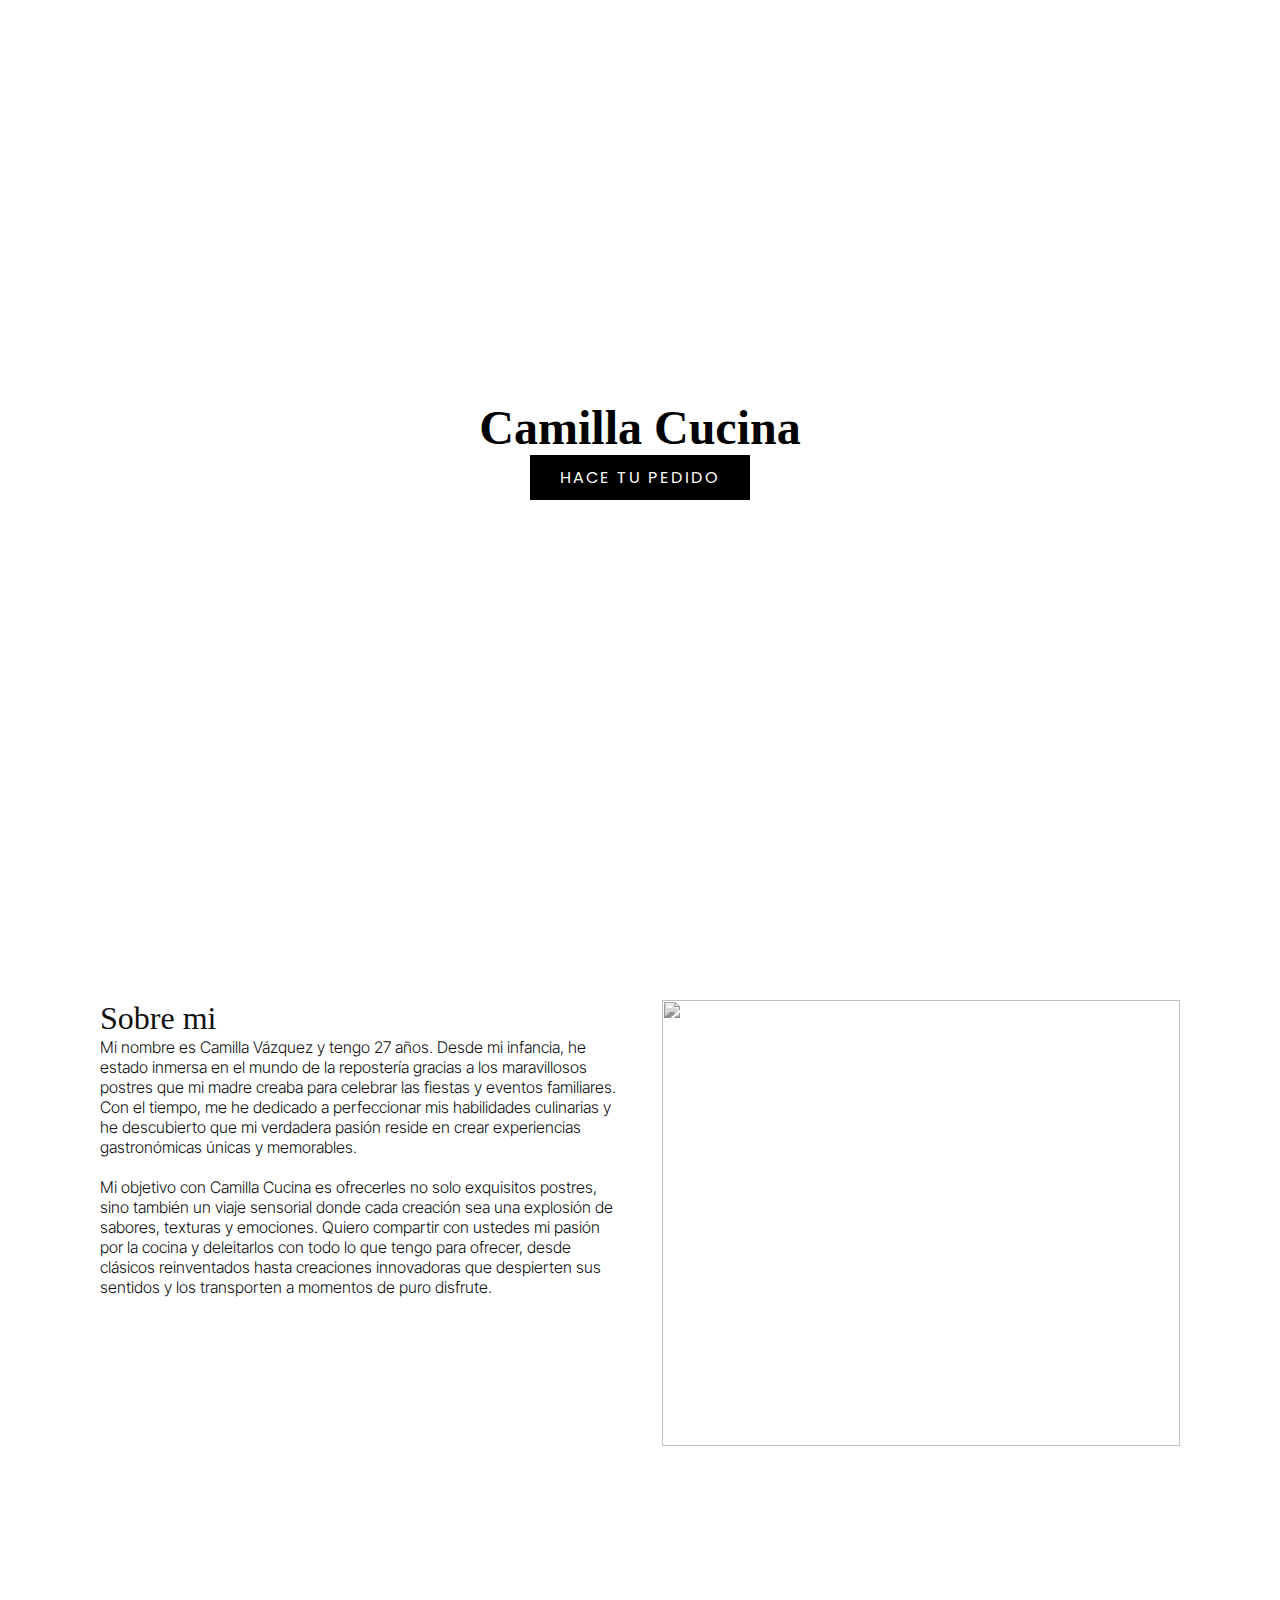
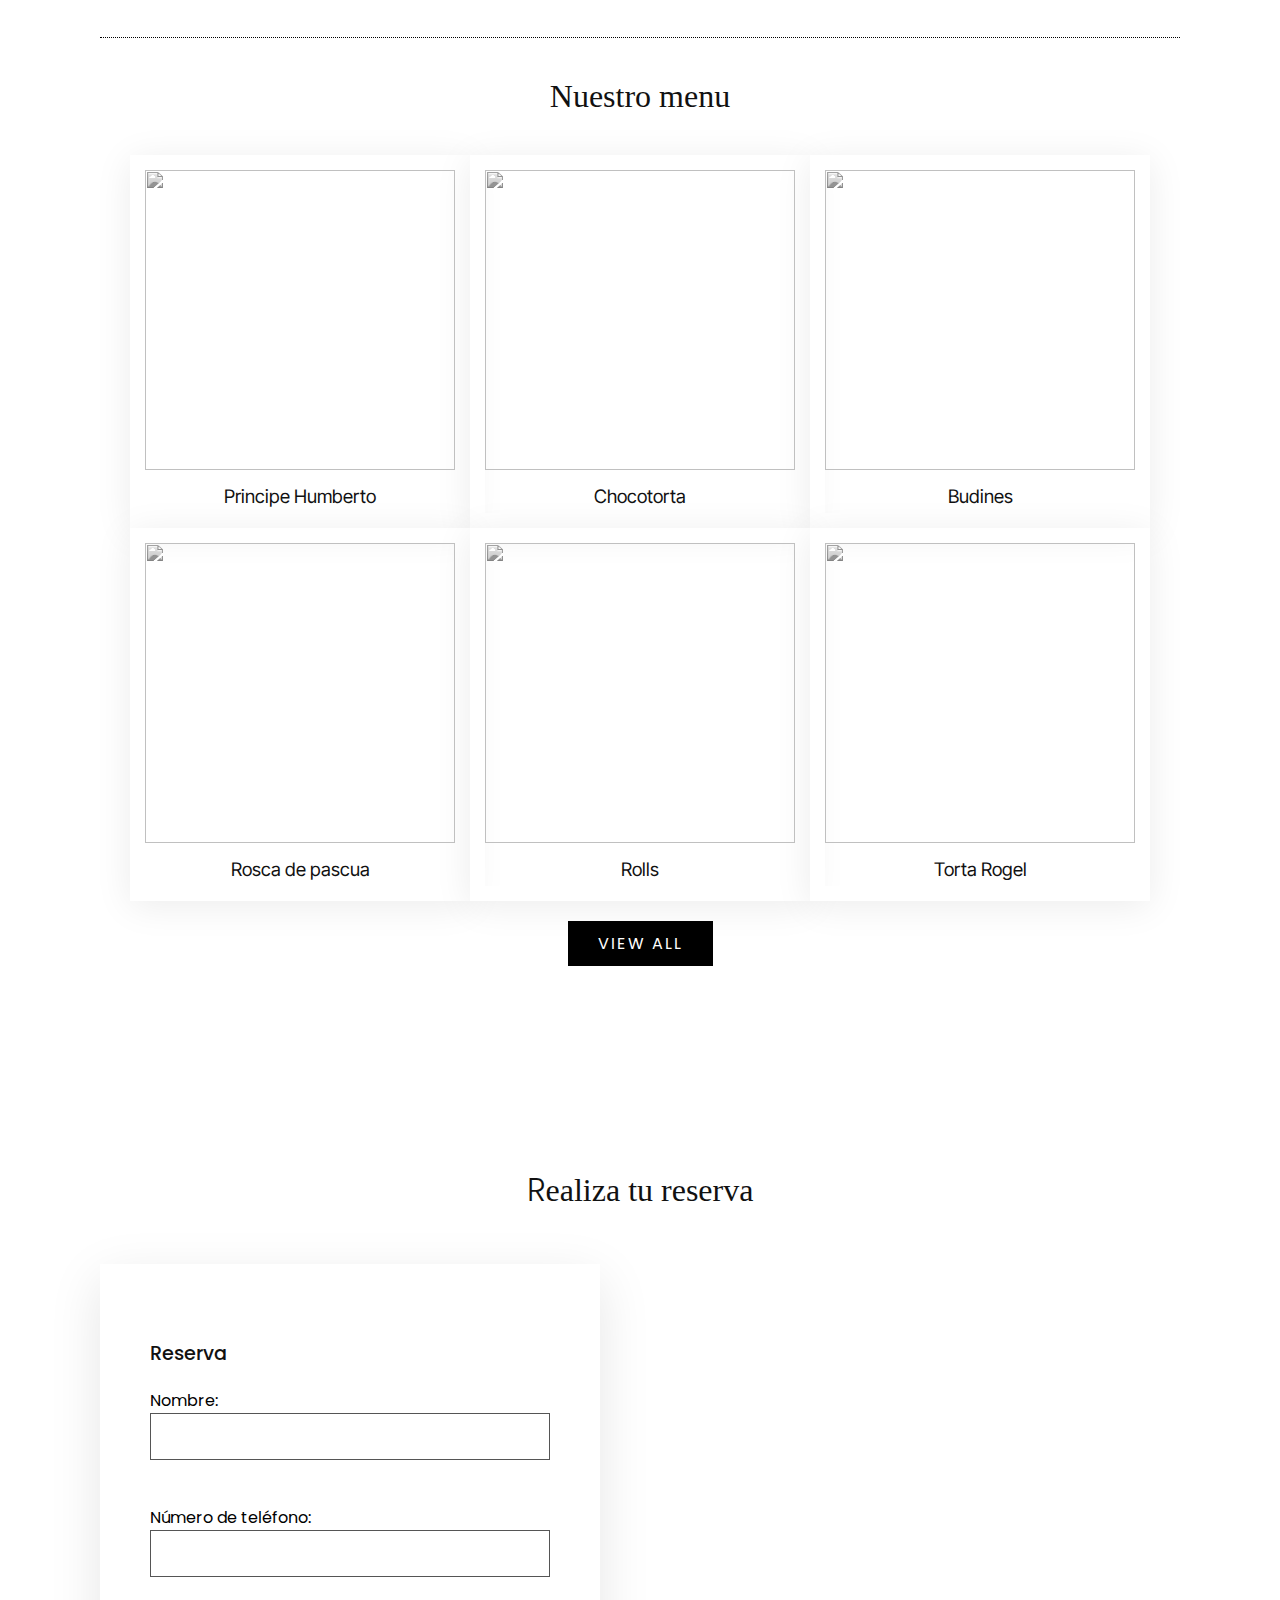
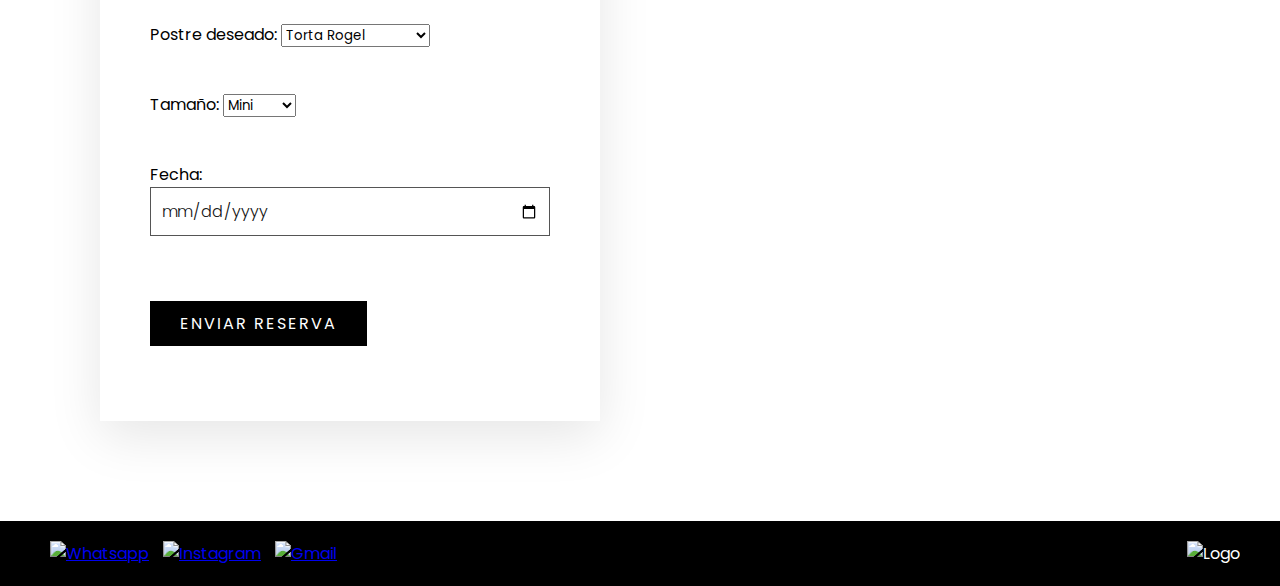
==== index.html @ a970568b "Add files via upload" ====
<!DOCTYPE html>
<html lang="en">

<head>
    <meta charset="UTF-8">
    <meta http-equiv="X-UA-Compatible" content="IE=edge">
    <meta name="viewport" content="width=device-width, initial-scale=1.0">
    <title>chef resp</title>
    <link rel="stylesheet" href="style.css">
</head>

<body>
    <header>
        <a href="#"><img class="logo" src="images/ns.png" alt=""></a>
        <div class="menutoggle" onclick="togglemenu();"></div>
        <ul class="navigation">
            <li><a href="#banner" class="href">Inicio</a></li>
            <li><a href="#about" class="href">About</a></li>
            <li><a href="#menu" class="href">Menu</a></li>
            <li><a href="#contact" class="href">Reserva</a></li>
        </ul>
    </header>
    <section class="banner" id="banner">
        <video autoplay muted loop class="video-bg">
            <source src="./images/7550986-uhd_3840_2160_30fps.mp4" type="video/mp4">
        </video>
        <div class="content">
            <h2 class="name">Camilla Cucina</h2>
            <a href="#contact" class="btn">Hace tu Pedido</a>
        </div>
    </section>

    <section class="about" id="about">
        <div class="row">
            <div class="col50">
                <h2 class="titletext">Sobre mi</h2>
                <p class="titlepar">Mi nombre es Camilla Vázquez y tengo 27 años. Desde mi infancia, he estado inmersa en el mundo de la repostería gracias a los maravillosos postres que mi madre creaba para celebrar las fiestas y eventos familiares. Con el tiempo, me he dedicado a perfeccionar mis habilidades culinarias y he descubierto que mi verdadera pasión reside en crear experiencias gastronómicas únicas y memorables.<br><br>Mi objetivo con Camilla Cucina es ofrecerles no solo exquisitos postres, sino también un viaje sensorial donde cada creación sea una explosión de sabores, texturas y emociones. Quiero compartir con ustedes mi pasión por la cocina y deleitarlos con todo lo que tengo para ofrecer, desde clásicos reinventados hasta creaciones innovadoras que despierten sus sentidos y los transporten a momentos de puro disfrute.</p>
            </div>
            <div class="col50">
                <div class="imgBx">
                    <img class="cami" src="./images/cami3.jpg">
                </div>
            </div>
        </div>
    </section>

    <section class="menu" id="menu">
        <hr>
        <div class="title">
            <h2 class="titletext">Nuestro menu</h2>
        </div>
        <div class="content">
            <div class="box">
                <div class="imgBx">
                    <img class="color-change-img" src="./images/budin.jpg">
                </div>
                <div class="text">
                    <h3>Budines</h3>
                </div>
            </div>
            <div class="box">
                <div class="imgBx">
                    <img class="color-change-img" src="./images/chocotor.jpg">
                </div>
                <div class="text">
                    <h3>Chocotorta</h3>
                </div>
            </div>
            <div class="box">
                <div class="imgBx">
                    <img class="color-change-img" src="./images/principehum.jpg">
                </div>
                <div class="text">
                    <h3>Principe Humberto</h3>
                </div>
            </div>
            <div class="box">
                <div class="imgBx">
                    <img class="color-change-img" src="./images/rogel.jpg">
                </div>
                <div class="text">
                    <h3>Torta Rogel</h3>
                </div>
            </div>
            <div class="box">
                <div class="imgBx">
                    <img class="color-change-img" src="./images/roll.jpg">
                </div>
                <div class="text">
                    <h3>Rolls</h3>
                </div>
            </div>
            <div class="box">
                <div class="imgBx">
                    <img class="color-change-img" src="./images/rosca.jpg">
                </div>
                <div class="text">
                    <h3>Rosca de pascua</h3>
                </div>
            </div>
        </div>
        <div class="title">
            <a href="productos.html" class="btn">View All</a>
        </div>
    </section>

    <section class="contact" id="contact">
        <div class="title ">
            <h2 class="titletext"><span>R</span>ealiza tu reserva</h2>
        </div>
        <div class="contactForm">
            
            <h3>Reserva</h3>
            <form
            action="https://formspree.io/f/mwkgwjkd"
            method="POST"
          >
            <div class="inputBox">
                <label for="nombre">Nombre:</label>
                <input type="text" id="nombre" name="nombre" required><br><br>           
             </div>
            <div class="inputBox">
                <label for="telefono">Número de teléfono:</label>
                <input type="tel" id="telefono" name="telefono" required><br><br>
                        </div>
            <div class="inputBox">
                <label for="postre">Postre deseado:</label>
                <select class="select" id="postre" name="postre" required>
                    <option value="tarta">Torta Rogel</option>
                    <option value="helado">Torta Diamanta</option>
                    <option value="flan">Carrot Cake</option>
                    <option value="flan">CheeseCake Oreo</option>
                    <option value="flan">Choco Torta</option>
                    <option value="flan">Brownie</option>
                    <option value="flan">Budines</option>
                    <option value="flan">Rolls</option>
                    <option value="flan">Chaja</option>
                    <option value="flan">Reina Africana</option>
                    <option value="flan">Principe Humberto</option>
                    <option value="flan">Otro</option>


                             
            </select><br><br>
                                </div>
                                <div class="inputBox">
                                    <label for="postre">Tamaño:</label>
                                    <select class="select" id="postre" name="postre" required>
                                        <option value="tarta">Mini</option>
                                        <option value="helado">Grande</option>
                                                 
                                </select><br><br>
                                                    </div>
            <div class="inputBox">
                <label for="fecha">Fecha:</label>
                <input type="date" id="fecha" name="fecha" required><br><br>
                        </div>
                        <a href="#" class="btn">Enviar Reserva</a>             </div>
    </form>






    </section>

    <footer>
        <div class="container">
            <div class="footer-contact">
        
                <div class="social-links">
                    <a href="https://wa.me/+59899425117" target="_blank"><img class="insta" src="images/what.png" alt="Whatsapp"></a>
                    <a href="https://www.instagram.com/camillacucinaa" target="_blank"><img class="insta" src="images/Instagram.png" alt="Instagram"></a>
                    <a href="mailto:camillacucinauy@gmail.com" target="_blank"><img class="insta" src="images/gmail.png" alt="Gmail"></a>
                </div>
            </div>
            <div class="footer-logo">
                <img class="logo" src="images/white.png" alt="Logo">
            </div>
        </div>
    </footer>


    <script type="text/javascript">
        window.addEventListener('scroll', function () {
            const header = document.querySelector('header');
            header.classList.toggle("sticky", window.scrollY > 0);
        });

        function togglemenu(){
        const menutoggle = document.querySelector('.menutoggle');
        const navigation = document.querySelector('.navigation');
        menutoggle.classList.toggle('active');
        navigation.classList.toggle('active');
    }

    </script>

    

</body>

</html>
---- style.css ----
@import url('https://fonts.googleapis.com/css?family=poppins:200,300,400,500,600,700,800,900&display=swap'); 
@import url('https://fonts.googleapis.com/css2?family=Cedarville+Cursive&family=Dancing+Script:wght@400..700&family=EB+Garamond:ital,wght@0,400..800;1,400..800&family=Homemade+Apple&family=Inter+Tight:ital,wght@0,259;1,259&family=Oooh+Baby&display=swap');


*{
    margin: 0;
    padding: 0;
    box-sizing: border-box;
    font-family: 'poppins',sans-serif;
    scroll-behavior: smooth;
}
p{
    font-weight: 300;
    color:#111;
}
.banner {
    position: relative;
    width: 100%;
    min-height: 100vh;
    display: flex;
    justify-content: center;
    align-items: center;
    overflow: hidden; /* Evita que el video se desborde */
}

.video-bg {
    position: absolute;
    top: 0;
    left: 0;
    width: 100%;
    height: 100%;
    object-fit:cover;
    z-index: -1; /* Coloca el video detrás del contenido */
}

.content {
    position: relative; /* Ajusta el contenido sobre el video */
    z-index: 1; /* Coloca el contenido sobre el video */
}


.banner .content{
    max-width: 900px;
    text-align: center;
}
.banner .content h2{
    font-size: 3em;
    color:#000000;
    margin-bottom: -20px;
}
.banner .content p{
    font-size: 1em;
    color: #fff;
}
.btn{
    font-size: 1em;
    color: #fff;
    background: #000000;
    display: inline-block;
    padding: 10px 30px;
    margin-top: 20px;
    text-transform: uppercase;
    text-decoration: none;
    letter-spacing: 2px;
    transition: 0.5s;
}

.btn:hover{
    letter-spacing: 6px;
}

.title{
    font-family:'Times New Roman', Times, serif;
}

.name{
    font-family: "Homemade Apple", cursive;
}

header{
    position: fixed;
    top: 0;
    left: 0;
    width: 100%;
    padding: 40px 100px;
    z-index: 10000;
    display: flex;
    justify-content: space-between;
    align-items: center;
    transform: 0.5s;
}
header.sticky{
    background: #fff;
    padding: 10px 100px;
    box-shadow: 0 5px 20px rgba(0,0,0,0.5);
}
header .logo{
    color: #fff;
    font-weight: 700;
    font-size: 2em;
    text-decoration: none;
    width: 70px;
}

header.sticky .logo{
    color:#111;
}
header .logo span{
    color: #ff0157;
    
}
header .navigation{
    position: relative;
    display: flex;

}
header .navigation li{
    list-style: none;
    margin-left: 30px;

}
header .navigation li a{
    text-decoration: none;
    color: #fff;
    font-weight: 300;

}
header.sticky .navigation li a{
    color:#111;
}
header .navigation li a:hover{
    color:#949494;
}

section{
    padding: 100px;
}

.cami{
    -webkit-filter: grayscale(1); /* Webkit */
    filter: gray; /* IE6-9 */
    filter: grayscale(1); /* W3C */
}
.row{
    position: relative;
    width: 100%;
    display:flex;
    justify-content: space-between;
}
.row .col50{
    position: relative;
    width: 48%;
}
.titletext{
    color:#111;
    font-size: 2em;
    font-weight: 300;
    font-family: "Homemade Apple", cursive;
}

.titlepar{
    font-family: "Inter Tight";
}

.row .col50 .imgBx{
    position: relative;
    width: 100%;
    height: 150%;

}
.row .col50 .imgBx img{
    position: absolute;
    top: 0;
    left: 0;
    width: 100%;
    height: 100%;
    object-fit: cover;

}
.title{
    width: 100%;
    display: flex;
    justify-content: center;
    align-items: center;
    flex-direction: column;
}

.menu{
    margin-top: 140px;
}
.menu .content{
    display: flex;
    justify-content: center;
    flex-direction: row-reverse;
    flex-wrap:wrap;
    margin-top: 40px;
}

.color-change-img {
    filter: grayscale(100%); /* Blanco y negro */
    transition: filter 0.8s ease; /* Transición suave */
}

.color-change-img:hover {
    filter: grayscale(0%); /* Color al pasar el cursor */
}

.menu .content .box{
    width: 340px;
    margin:0px;
    border: 15px solid #fff;
    box-shadow: 0 5px 35px rgba(0,0,0,0.08);
}
.menu .content .box .imgBx{
position: relative;
    width: 100%;
    height: 300px;
}
.menu .content .box .imgBx img{
    position: absolute;
    top: 0;
    left: 0;
    width: 100%;
    height: 100%;
    object-fit:cover;
}
.menu .content .box .text{
    padding: 15px 0 5px;
}

hr {
    margin-bottom: 40px;
    border: none;
    border-top: 1px dotted rgb(0, 0, 0); /* Aplica un borde superior punteado de 2px de grosor en color negro */
  }

.menu .content .box .text h3{
    font-weight: 400;
    text-align: center;
    font-family: 'inter Tight';
    color: #111;
}
.expert .content{
    display: flex;
    justify-content: center;
    flex-wrap: wrap;
    flex-direction: row;
    margin-top: 40px;
}
.expert .content .box{
    width: 250px;
    margin:15px;
}
.expert .content .box .imgBx{
    position: relative;
    width: 100%;
    height: 300px;
}
.expert .content .box .imgBx img{
    position: absolute;
    top: 0;
    left: 0;
    width: 100%;
    height: 100%;
    object-fit:cover;
}
.expert .content .box .text{
    padding: 15px 0 5px;
}
.expert .content .box .text h3{
    font-weight: 400;
    color: #111;
}
.testimonials{
    background:url(./images/bg2.jpg);
    background-size: cover;
}
.white .titletext,
.white p{
    color: #fff;
}

.testimonials .content{
    display: flex;
    justify-content: center;
    flex-wrap: wrap;
    flex-direction: row;
    margin-top: 40px;
}
.testimonials .content .box{
    width: 340px;
    margin: 20px;
    padding: 40px;
    background: #fff;
    display: flex;
    justify-content: center;
    align-items: center;
    flex-direction: column;
}
.testimonials .content .box .imgBx{
    position: relative;
    width: 80px;
    height: 80px;
    margin-bottom: 20px;
    border-radius: 50%;
    overflow: hidden;

}
.testimonials .content .box .imgBx img{
    position: absolute;
    top: 0;
    left: 0;
    width: 100%;
    height: 100%;
    object-fit:cover;
}
.testimonials .content .box .text{
    text-align: center;

}
.testimonials .content .box .text p{
    color: #666;
    font-style: italic;

}
.testimonials .content .box .text h3{
    margin-top: 20px;
    color: #111;
    font-size: 1em;
    color: #ff0157;
    font-weight: 600;
}
.contact{
    background: url(./images/torta2.png);
    background-size:auto;
    background-position: right;
    background-repeat: no-repeat;
}
.contactForm{
    padding: 75px 50px;
    background: #fff;
    box-shadow: 0 15px 50px rgba(0,0,0,0.1);
    margin-top: 50px;
    max-width: 500px;
}
.contactForm h3{
    color: #111;
    font-size: 1.2em;
    margin-bottom: 20px;
    font-weight: 500;
}
.contactForm .inputBox{
    position: relative;
    width: 100%;
    margin-bottom: 20px;
}
.contactForm .inputBox input,
.contactForm .inputBox textarea{
    width: 100%;
    border: 1px solid #555;
    padding: 10px;
    color: #111;
    outline: none;
    font-size: 16px;
    font-weight: 300;
    resize: none;
}
.contactForm .inputBox input[type="submit"]{
    font-size: 1em;
    color: #fff;
    background:#ff0157;
    display: inline-block;
    text-transform: uppercase;
    text-decoration: none;
    letter-spacing: 2px;
    transition: 0.5s;
    max-width: 100px;
    font-weight: 500;
    border: none;
    cursor: pointer;
}
.copyright{
    padding: 8px 40px;
    border-top: 1px solid rgba(0,0,0,0.1);
    text-align: center;
}
.copyright p{
    color: #333;
}

@media(max-width:991px){
    header,
    header.sticky{
        padding: 10px 20px;
    }
    header .navigation{
        display: none;
    }
    header .navigation.active{
        width: 100%;
        height: calc(100% - 60px);
        position: fixed;
        top: 60px;
        left: 0;
        display: flex;
        justify-content: center;
        align-items: center;
        flex-direction: column;
        background: #fff;
        
    }

    header .navigation li{
        margin-left: 0;
    }
    header .navigation li a{
        
        color: #111;
        font-size: 2.6em;
        font-family: 'inter Tight';
        /* font-weight: 300; */
    }

    .menutoggle{
        position: relative;
        width: 40px;
        height: 40px;
        background: url(./images/menu.png);
        background-size: 30px;
        background-color: #111;
        background-repeat: no-repeat;
        background-position: center;
        cursor: pointer;
    }
    .menutoggle.active{
        background: url(./images/close.png);
        background-size: 25px;
        background-repeat: no-repeat;
        background-position: center;
    }
    header.sticky .menutoggle{
        filter: invert(1);
    }
    section{
        padding: 20px;
    }
    .banner .content h2{
        font-size: 3em;
        color: #fff;
    }
    .row{
        flex-direction: column;
    }
    .row .col50{
        position: relative;
        width: 100%;
    }
    .row .col50 .imgBx{
        height: 300px;
        margin-top: 20px;
    }
    .menu .contact{
        margin-top: 20px;

    }
    .menu .content .box .imgBx{
        height: 260px;
    }
    .titletext {
        text-align: center;
    }
    p {
        
        text-align: center;
    }
    .menu .content .box .text h3 {
        text-align: center;
    }
    .expert .content .box .text h3 {
        text-align: center;
    }
    .select {
        font-family: Arial, sans-serif;
        font-size: 16px;
        color: #333;
        background-color: #f8f8f8;
        border: 1px solid #ccc;
        width: 200px;
    border-radius: 5px;
        appearance: none; 
    }
  
    
}

footer {
    background-color: #000000;
    color: #fff;
    padding: 20px 0;
}

.container {
    max-width: 1200px;
    margin: 0 auto;
    display: flex;
    justify-content: space-between;
    align-items: center;
}

.footer-contact {
    display: flex;
    align-items: center;
}

.contact-info p {
    margin: 0 20px;
}

.contact-info a {
    color: #fff;
    text-decoration: none;
}

.social-links a {
    margin-left: 10px;
}

.footer-logo img {
    max-width: 150px;
    height: auto;
}

.insta{
   width: 30px;
}

#navback{
    background-color: #000000 !important;
max-height: 100px;}

.logo2{
    width: 90px;
}
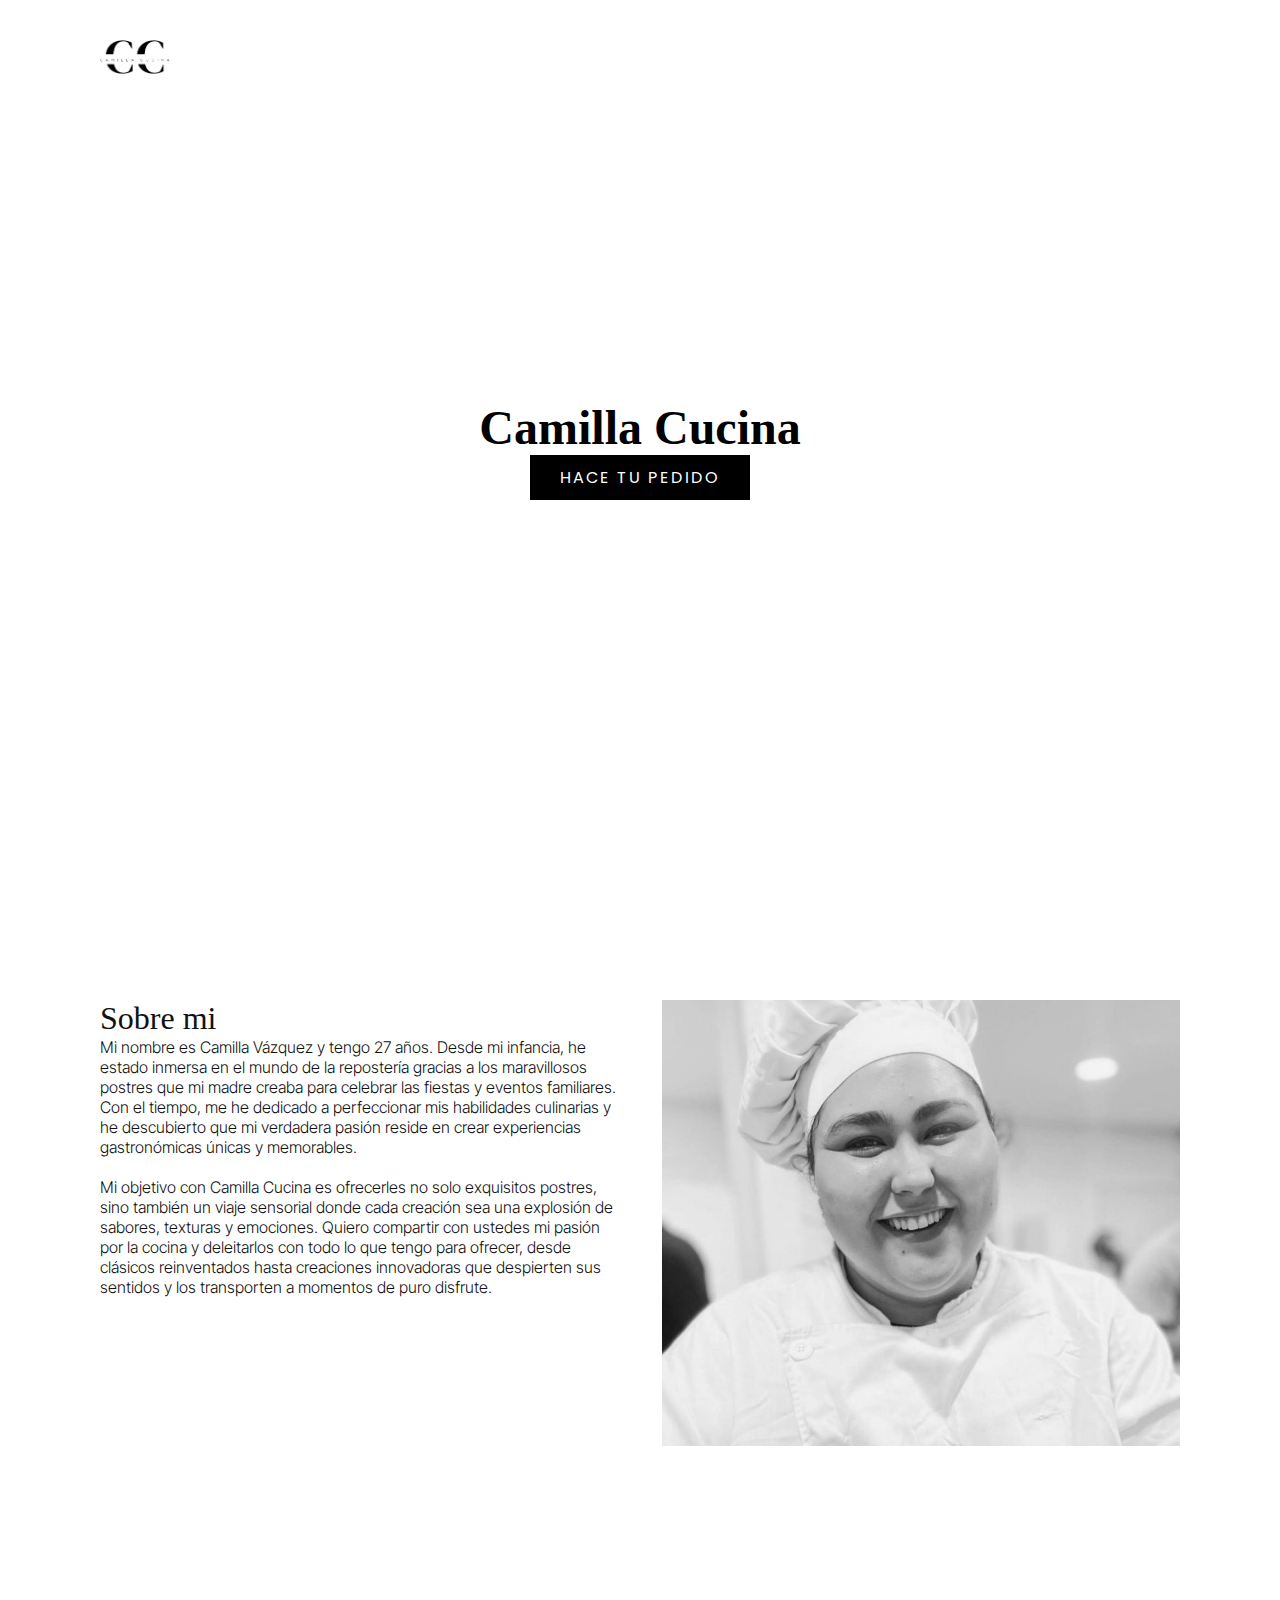
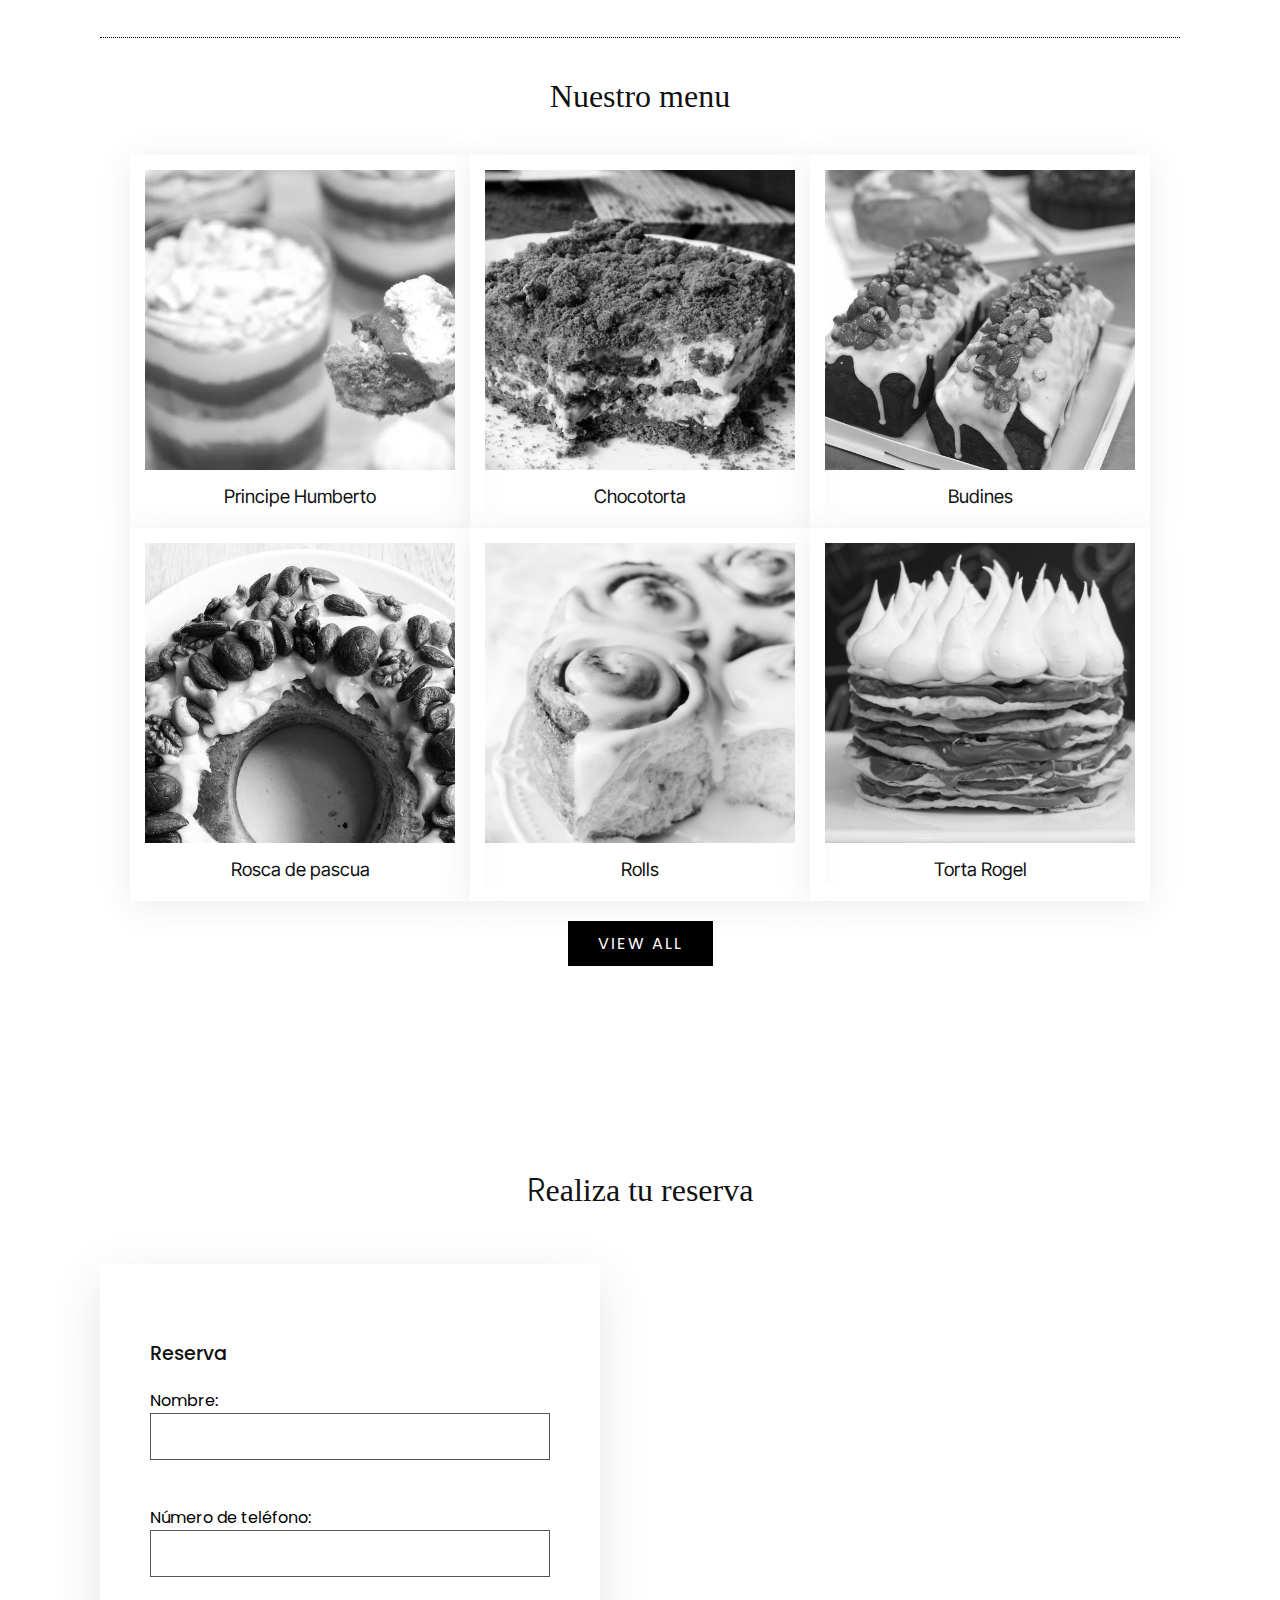
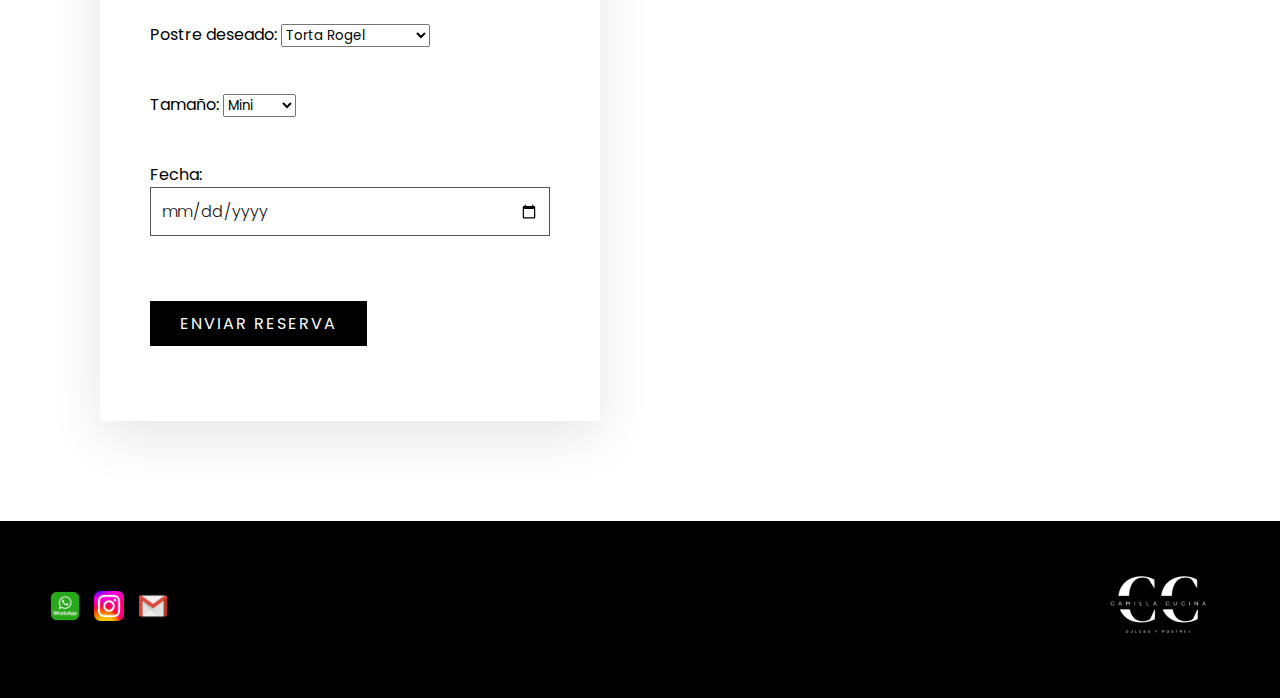
==== commit 20c2816f: "pruebas" ====
--- a/index.html
+++ b/index.html
@@ -29,7 +29,17 @@
             <a href="#contact" class="btn">Hace tu Pedido</a>
         </div>
     </section>
-
+    <script>
+        const video = document.getElementById('video-bg');
+
+        video.addEventListener('loadeddata', () => {
+            video.play();
+        });
+
+        document.addEventListener('DOMContentLoaded', () => {
+            video.play();
+        });
+    </script>
     <section class="about" id="about">
         <div class="row">
             <div class="col50">
--- a/style.css
+++ b/style.css
@@ -13,6 +13,12 @@
     font-weight: 300;
     color:#111;
 }
+
+.video-bg::-webkit-media-controls-start-playback-button {
+    display: none !important;
+    -webkit-appearance: none;
+}
+
 .banner {
     position: relative;
     width: 100%;
@@ -415,7 +421,7 @@
     }
     header .navigation li a{
         
-        color: #111;
+        color: #111 !important;
         font-size: 2.6em;
         font-family: 'inter Tight';
         /* font-weight: 300; */
@@ -446,7 +452,7 @@
     }
     .banner .content h2{
         font-size: 3em;
-        color: #fff;
+        color: #020202 !important;
     }
     .row{
         flex-direction: column;
